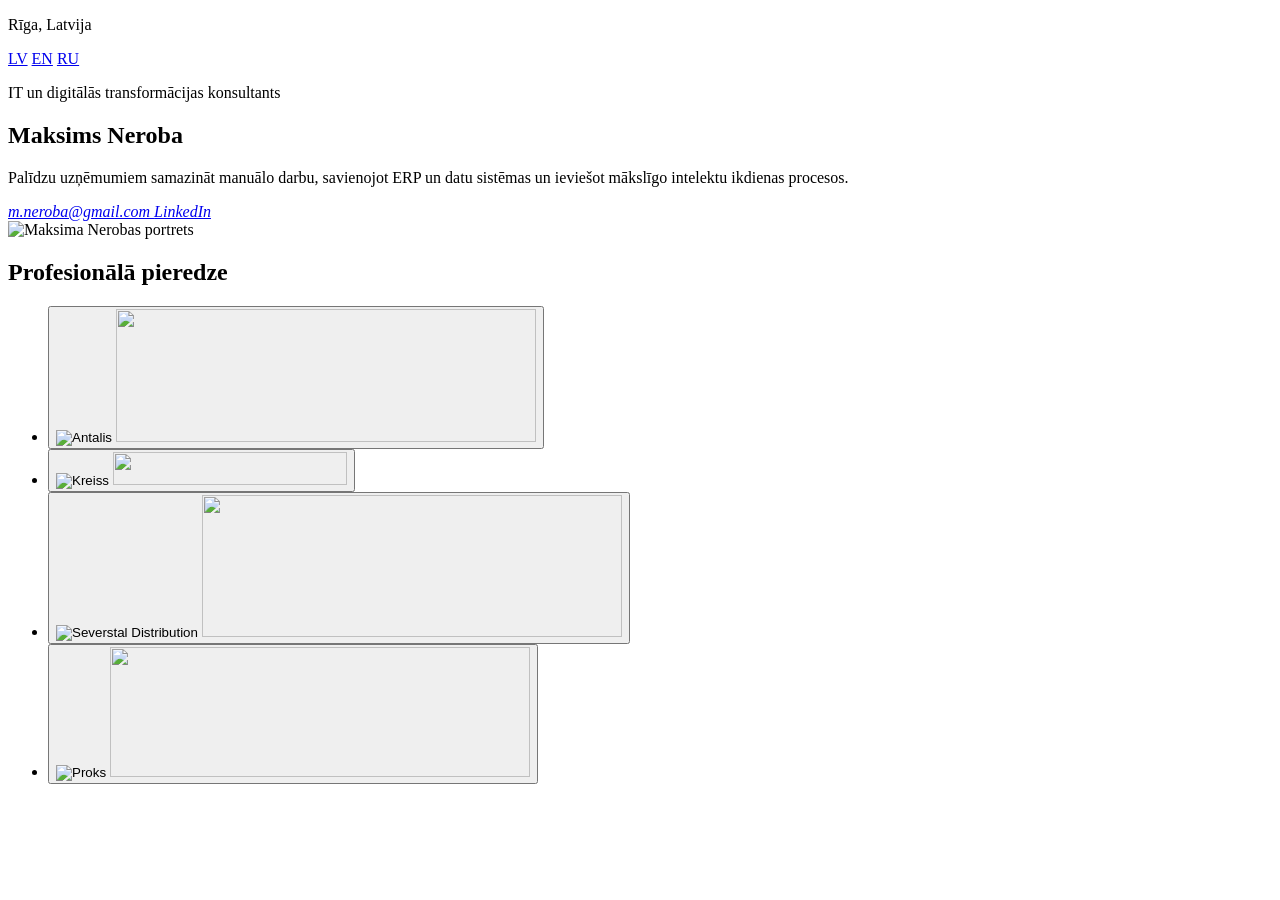
==== index.html @ 03c3e246 "Add personal website homepage" ====
<!doctype html>
<html lang="lv">
<head>
  <meta charset="utf-8">
  <meta name="viewport" content="width=device-width, initial-scale=1">
  <meta name="theme-color" content="#090f17">
  <meta name="description" content="Palīdzu uzņēmumiem samazināt manuālo darbu, savienojot ERP un datu sistēmas un ieviešot mākslīgo intelektu ikdienas procesos.">
  <title>Maksims Neroba | IT un digitālās transformācijas konsultants</title>
  <link rel="stylesheet" href="./site.css">
  <script src="./experience.js" defer></script>
  <link rel="alternate" hreflang="lv" href="./">
  <link rel="alternate" hreflang="en" href="./en.html">
  <link rel="alternate" hreflang="ru" href="./ru.html">
</head>
<body>
  <div class="page">
    <header class="masthead">
      <p class="location">Rīga, Latvija</p>
      <nav class="language" aria-label="Valoda">
        <a href="./" hreflang="lv" lang="lv" aria-label="Latviešu" aria-current="page">LV</a>
        <a href="./en.html" hreflang="en" lang="en" aria-label="English">EN</a>
        <a href="./ru.html" hreflang="ru" lang="ru" aria-label="Русский">RU</a>
      </nav>
    </header>
    <main>
      <div class="intro">
        <section class="identity" id="about" aria-labelledby="name">
          <p class="role">IT un digitālās transformācijas konsultants</p>
          <h1 id="name"><span>Maksims</span> <span>Neroba</span></h1>
          <p class="description">Palīdzu uzņēmumiem samazināt manuālo darbu, savienojot ERP un datu sistēmas un ieviešot mākslīgo intelektu ikdienas procesos.</p>
          <address class="contacts" id="contact" aria-label="Kontakti">
            <a class="contact-link primary" href="mailto:m.neroba@gmail.com" aria-label="Rakstīt e-pastu Maksimam Nerobam: m.neroba@gmail.com">
              <span class="envelope" aria-hidden="true"></span>
              m.neroba@gmail.com
            </a>
            <a class="contact-link secondary" href="https://www.linkedin.com/in/mneroba" rel="me">LinkedIn</a>
          </address>
        </section>
        <div class="portrait">
          <img src="./portrait.webp" width="1012" height="1265" alt="Maksima Nerobas portrets" fetchpriority="high">
        </div>
      </div>
      <section class="experience" aria-labelledby="experience-title">
        <h2 id="experience-title">Profesionālā pieredze</h2>
        <ul role="list">
          <li class="company">
            <button class="company-trigger" type="button" aria-expanded="false" aria-controls="antalis-info">
              <img src="./logos/antalis-white.webp" width="420" height="133" alt="Antalis">
              <img class="company-color" src="./logos/antalis.webp" width="420" height="133" alt="" aria-hidden="true">
            </button>
            <div class="company-card" id="antalis-info" hidden>
              <div class="company-card-content">
                <strong>Antalis</strong>
                <p>Papīra, iepakojuma un vizuālās komunikācijas materiālu izplatītājs uzņēmumiem.</p>
              </div>
            </div>
          </li>
          <li class="company">
            <button class="company-trigger" type="button" aria-expanded="false" aria-controls="kreiss-info">
              <img src="./logos/kreiss-white.webp" width="234" height="33" alt="Kreiss">
              <img class="company-color" src="./logos/kreiss.webp" width="234" height="33" alt="" aria-hidden="true">
            </button>
            <div class="company-card" id="kreiss-info" hidden>
              <div class="company-card-content">
                <strong>Kreiss</strong>
                <p>Latvijas loģistikas uzņēmums, kas nodrošina kravu autopārvadājumus un noliktavu pakalpojumus Eiropā.</p>
              </div>
            </div>
          </li>
          <li class="company">
            <button class="company-trigger" type="button" aria-expanded="false" aria-controls="severstal-distribution-info">
              <img src="./logos/severstal-distribution-white.webp" width="420" height="142" alt="Severstal Distribution">
              <img class="company-color" src="./logos/severstal-distribution.webp" width="420" height="142" alt="" aria-hidden="true">
            </button>
            <div class="company-card" id="severstal-distribution-info" hidden>
              <div class="company-card-content">
                <strong>Severstal Distribution</strong>
                <p>Tērauda apstrādes un izplatīšanas uzņēmums Rīgā. Kopš 2023. gada darbojas ar nosaukumu Marcegaglia Baltics.</p>
              </div>
            </div>
          </li>
          <li class="company">
            <button class="company-trigger" type="button" aria-expanded="false" aria-controls="proks-info">
              <img src="./logos/proks-white.webp" width="420" height="130" alt="Proks">
              <img class="company-color" src="./logos/proks.webp" width="420" height="130" alt="" aria-hidden="true">
            </button>
            <div class="company-card" id="proks-info" hidden>
              <div class="company-card-content">
                <strong>Proks</strong>
                <p>Plaša patēriņa elektronikas un datoru komponentu vairumtirgotājs Rīgā.</p>
              </div>
            </div>
          </li>
        </ul>
      </section>
    </main>
  </div>
</body>
</html>
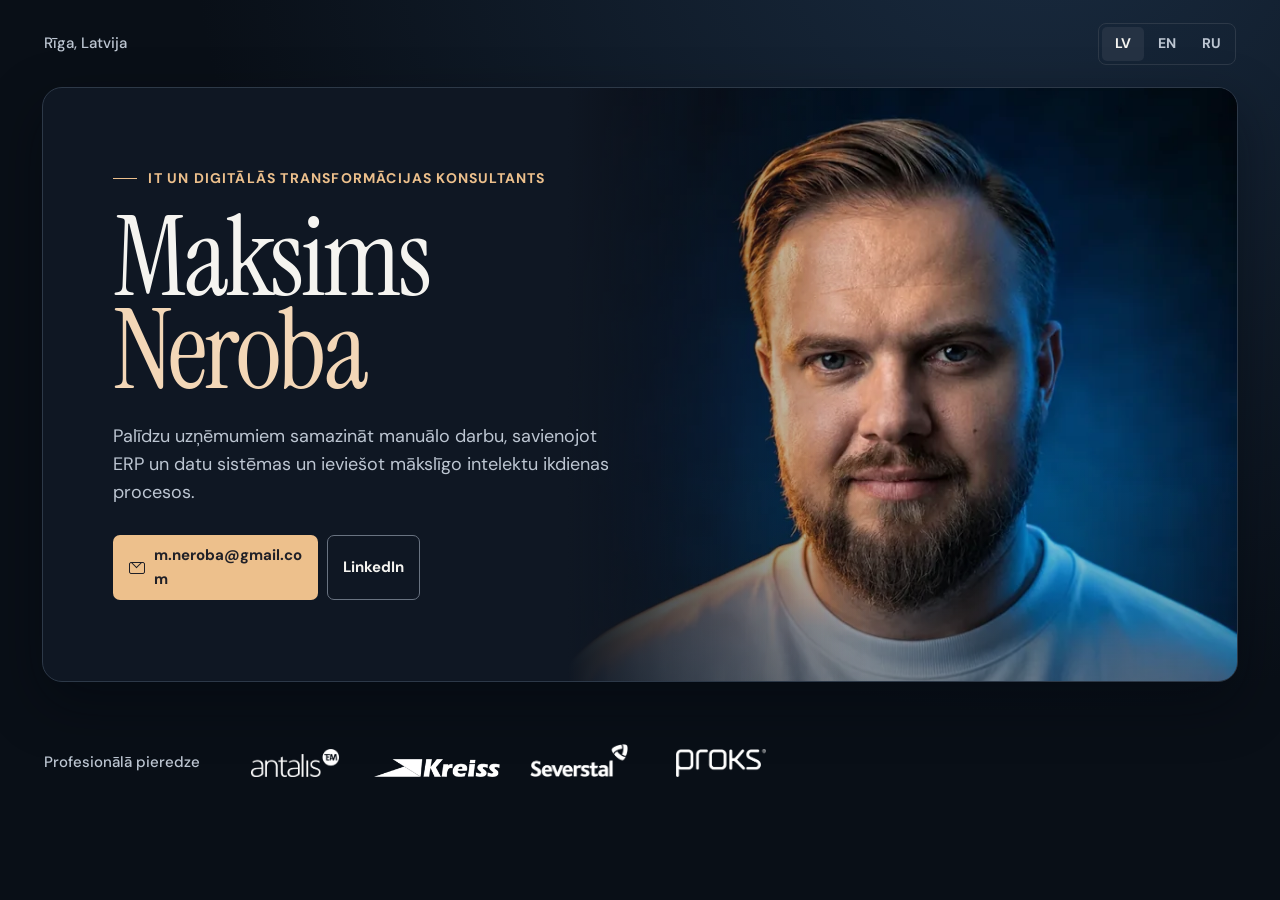
==== commit 40fdb2ee: "Polish mobile cards, accessibility and social previews - Show mobile company cards as a bottom sheet" ====
--- a/index.html
+++ b/index.html
@@ -6,20 +6,65 @@
   <meta name="theme-color" content="#090f17">
   <meta name="description" content="Palīdzu uzņēmumiem samazināt manuālo darbu, savienojot ERP un datu sistēmas un ieviešot mākslīgo intelektu ikdienas procesos.">
   <title>Maksims Neroba | IT un digitālās transformācijas konsultants</title>
+  <meta name="author" content="Maksims Neroba">
+
+  <link rel="icon" href="./favicon.svg" type="image/svg+xml">
+  <link rel="icon" href="./favicon-32.png" sizes="32x32" type="image/png">
+  <link rel="apple-touch-icon" sizes="180x180" href="./apple-touch-icon.png">
+
+  <link rel="preconnect" href="https://fonts.googleapis.com">
+  <link rel="preconnect" href="https://fonts.gstatic.com" crossorigin>
+  <link rel="stylesheet" href="https://fonts.googleapis.com/css2?family=DM+Sans:wght@400;500;600;700&amp;family=Instrument+Serif&amp;display=swap">
   <link rel="stylesheet" href="./site.css">
   <script src="./experience.js" defer></script>
+
+  <link rel="canonical" href="./">
   <link rel="alternate" hreflang="lv" href="./">
   <link rel="alternate" hreflang="en" href="./en.html">
   <link rel="alternate" hreflang="ru" href="./ru.html">
+  <link rel="alternate" hreflang="x-default" href="./">
+
+  <meta property="og:type" content="profile">
+  <meta property="og:site_name" content="Maksims Neroba">
+  <meta property="og:title" content="Maksims Neroba | IT un digitālās transformācijas konsultants">
+  <meta property="og:description" content="Palīdzu uzņēmumiem samazināt manuālo darbu, savienojot ERP un datu sistēmas un ieviešot mākslīgo intelektu ikdienas procesos.">
+  <meta property="og:image" content="./og-image.jpg">
+  <meta property="og:image:width" content="1200">
+  <meta property="og:image:height" content="630">
+  <meta property="og:image:alt" content="Maksims Neroba — IT un digitālās transformācijas konsultants">
+  <meta property="og:locale" content="lv_LV">
+  <meta property="og:locale:alternate" content="en_US">
+  <meta property="og:locale:alternate" content="ru_RU">
+  <meta name="twitter:card" content="summary_large_image">
+  <meta name="twitter:title" content="Maksims Neroba | IT un digitālās transformācijas konsultants">
+  <meta name="twitter:description" content="Palīdzu uzņēmumiem samazināt manuālo darbu, savienojot ERP un datu sistēmas un ieviešot mākslīgo intelektu ikdienas procesos.">
+  <meta name="twitter:image" content="./og-image.jpg">
+
+  <script type="application/ld+json">
+  {
+    "@context": "https://schema.org",
+    "@type": "Person",
+    "name": "Maksims Neroba",
+    "jobTitle": "IT un digitālās transformācijas konsultants",
+    "email": "m.neroba@gmail.com",
+    "address": {
+      "@type": "PostalAddress",
+      "addressLocality": "Rīga",
+      "addressCountry": "LV"
+    },
+    "sameAs": ["https://www.linkedin.com/in/mneroba"],
+    "knowsLanguage": ["lv", "en", "ru"]
+  }
+  </script>
 </head>
 <body>
   <div class="page">
     <header class="masthead">
       <p class="location">Rīga, Latvija</p>
       <nav class="language" aria-label="Valoda">
-        <a href="./" hreflang="lv" lang="lv" aria-label="Latviešu" aria-current="page">LV</a>
-        <a href="./en.html" hreflang="en" lang="en" aria-label="English">EN</a>
-        <a href="./ru.html" hreflang="ru" lang="ru" aria-label="Русский">RU</a>
+        <a href="./" hreflang="lv" lang="lv" aria-label="LV — Latviešu" aria-current="page">LV</a>
+        <a href="./en.html" hreflang="en" lang="en" aria-label="EN — English">EN</a>
+        <a href="./ru.html" hreflang="ru" lang="ru" aria-label="RU — Русский">RU</a>
       </nav>
     </header>
     <main>
@@ -37,19 +82,21 @@
           </address>
         </section>
         <div class="portrait">
-          <img src="./portrait.webp" width="1012" height="1265" alt="Maksima Nerobas portrets" fetchpriority="high">
+          <img src="./portrait.webp" srcset="./portrait-720.webp 720w, ./portrait.webp 1012w" sizes="(max-width: 760px) calc(100vw - 32px), 56vw" width="1012" height="1265" alt="Maksima Nerobas portrets" fetchpriority="high">
         </div>
       </div>
       <section class="experience" aria-labelledby="experience-title">
         <h2 id="experience-title">Profesionālā pieredze</h2>
+        <div class="card-backdrop" aria-hidden="true" hidden></div>
         <ul role="list">
           <li class="company">
             <button class="company-trigger" type="button" aria-expanded="false" aria-controls="antalis-info">
-              <img src="./logos/antalis-white.webp" width="420" height="133" alt="Antalis">
-              <img class="company-color" src="./logos/antalis.webp" width="420" height="133" alt="" aria-hidden="true">
+              <img loading="lazy" decoding="async" src="./logos/antalis-white.webp" width="420" height="133" alt="Antalis">
+              <img loading="lazy" decoding="async" class="company-color" src="./logos/antalis.webp" width="420" height="133" alt="" aria-hidden="true">
             </button>
             <div class="company-card" id="antalis-info" hidden>
               <div class="company-card-content">
+                <button class="card-close" type="button" aria-label="Aizvērt"><span aria-hidden="true">×</span></button>
                 <strong>Antalis</strong>
                 <p>Papīra, iepakojuma un vizuālās komunikācijas materiālu izplatītājs uzņēmumiem.</p>
               </div>
@@ -57,11 +104,12 @@
           </li>
           <li class="company">
             <button class="company-trigger" type="button" aria-expanded="false" aria-controls="kreiss-info">
-              <img src="./logos/kreiss-white.webp" width="234" height="33" alt="Kreiss">
-              <img class="company-color" src="./logos/kreiss.webp" width="234" height="33" alt="" aria-hidden="true">
+              <img loading="lazy" decoding="async" src="./logos/kreiss-white.webp" width="234" height="33" alt="Kreiss">
+              <img loading="lazy" decoding="async" class="company-color" src="./logos/kreiss.webp" width="234" height="33" alt="" aria-hidden="true">
             </button>
             <div class="company-card" id="kreiss-info" hidden>
               <div class="company-card-content">
+                <button class="card-close" type="button" aria-label="Aizvērt"><span aria-hidden="true">×</span></button>
                 <strong>Kreiss</strong>
                 <p>Latvijas loģistikas uzņēmums, kas nodrošina kravu autopārvadājumus un noliktavu pakalpojumus Eiropā.</p>
               </div>
@@ -69,11 +117,12 @@
           </li>
           <li class="company">
             <button class="company-trigger" type="button" aria-expanded="false" aria-controls="severstal-distribution-info">
-              <img src="./logos/severstal-distribution-white.webp" width="420" height="142" alt="Severstal Distribution">
-              <img class="company-color" src="./logos/severstal-distribution.webp" width="420" height="142" alt="" aria-hidden="true">
+              <img loading="lazy" decoding="async" src="./logos/severstal-distribution-white.webp" width="420" height="142" alt="Severstal Distribution">
+              <img loading="lazy" decoding="async" class="company-color" src="./logos/severstal-distribution.webp" width="420" height="142" alt="" aria-hidden="true">
             </button>
             <div class="company-card" id="severstal-distribution-info" hidden>
               <div class="company-card-content">
+                <button class="card-close" type="button" aria-label="Aizvērt"><span aria-hidden="true">×</span></button>
                 <strong>Severstal Distribution</strong>
                 <p>Tērauda apstrādes un izplatīšanas uzņēmums Rīgā. Kopš 2023. gada darbojas ar nosaukumu Marcegaglia Baltics.</p>
               </div>
@@ -81,11 +130,12 @@
           </li>
           <li class="company">
             <button class="company-trigger" type="button" aria-expanded="false" aria-controls="proks-info">
-              <img src="./logos/proks-white.webp" width="420" height="130" alt="Proks">
-              <img class="company-color" src="./logos/proks.webp" width="420" height="130" alt="" aria-hidden="true">
+              <img loading="lazy" decoding="async" src="./logos/proks-white.webp" width="420" height="130" alt="Proks">
+              <img loading="lazy" decoding="async" class="company-color" src="./logos/proks.webp" width="420" height="130" alt="" aria-hidden="true">
             </button>
             <div class="company-card" id="proks-info" hidden>
               <div class="company-card-content">
+                <button class="card-close" type="button" aria-label="Aizvērt"><span aria-hidden="true">×</span></button>
                 <strong>Proks</strong>
                 <p>Plaša patēriņa elektronikas un datoru komponentu vairumtirgotājs Rīgā.</p>
               </div>
--- a/site.css
+++ b/site.css
@@ -0,0 +1,410 @@
+:root {
+  color-scheme: dark;
+  --night: #090f17;
+  --hero: #0f1723;
+  --ink: #f5f4f0;
+  --muted: #bdc6d2;
+  --warm: #edc08c;
+  --rule: #2d3948;
+}
+
+* { box-sizing: border-box; }
+
+body {
+  margin: 0;
+  min-height: 100vh;
+  background: radial-gradient(ellipse at 81% -15%, #192b40, transparent 58%), var(--night);
+  color: var(--ink);
+  font: 1rem/1.55 "DM Sans", system-ui, sans-serif;
+}
+
+body:lang(ru) { font-family: Inter, system-ui, sans-serif; }
+
+a { color: inherit; }
+
+a:focus-visible {
+  outline: 2px solid var(--warm);
+  outline-offset: 4px;
+}
+
+h1, h2, p, ul, address { margin: 0; }
+
+.page {
+  width: min(100% - 84px, 1200px);
+  margin-inline: auto;
+}
+
+.masthead {
+  display: flex;
+  align-items: center;
+  justify-content: space-between;
+  gap: 16px;
+  min-height: 87px;
+  padding-inline: 2px;
+}
+
+.location {
+  color: var(--muted);
+  font-size: .94rem;
+  font-weight: 500;
+}
+
+.language {
+  display: flex;
+  gap: 2px;
+  padding: 3px;
+  border: 1px solid var(--rule);
+  border-radius: 8px;
+}
+
+.language a {
+  display: grid;
+  place-items: center;
+  min-width: 42px;
+  min-height: 34px;
+  padding-inline: 6px;
+  border-radius: 5px;
+  color: var(--muted);
+  font-size: .875rem;
+  font-weight: 700;
+  text-decoration: none;
+}
+
+.language a[aria-current], .language a:hover {
+  background: #253243;
+  color: var(--ink);
+}
+
+.intro {
+  position: relative;
+  isolation: isolate;
+  display: flex;
+  align-items: center;
+  min-height: clamp(530px, 46.5vw, 620px);
+  overflow: hidden;
+  border: 1px solid var(--rule);
+  border-radius: 20px;
+  background: var(--hero);
+  box-shadow: 0 21px 55px #02060d70;
+}
+
+.identity {
+  z-index: 1;
+  width: 56%;
+  padding: clamp(36px, 5.5vw, 78px) 0 clamp(36px, 5.5vw, 78px) clamp(32px, 5.5vw, 78px);
+}
+
+.role {
+  display: flex;
+  align-items: center;
+  gap: 11px;
+  margin-bottom: 22px;
+  color: var(--warm);
+  font-size: .875rem;
+  font-weight: 700;
+  letter-spacing: .085em;
+  line-height: 1.4;
+  text-transform: uppercase;
+}
+
+.role::before {
+  content: "";
+  flex: 0 0 24px;
+  height: 1px;
+  background: var(--warm);
+}
+
+.identity h1 {
+  font-family: "Instrument Serif", Georgia, serif;
+  font-size: clamp(5rem, 8.7vw, 8.6rem);
+  font-weight: 400;
+  line-height: .84;
+  letter-spacing: -.028em;
+}
+
+.identity h1:lang(ru) { font-family: "Cormorant Garamond", Georgia, serif; }
+
+.identity h1 span { display: block; }
+.identity h1 span:last-child { color: #f3d7b7; }
+
+.description {
+  max-width: 42ch;
+  margin-top: 25px;
+  color: var(--muted);
+  font-size: clamp(1rem, 1.5vw, 1.125rem);
+}
+
+.portrait {
+  position: absolute;
+  inset: 0 0 0 auto;
+  width: 56%;
+}
+
+.portrait img {
+  display: block;
+  width: 100%;
+  height: 100%;
+  object-fit: cover;
+  object-position: center 5%;
+}
+
+.portrait::after {
+  content: "";
+  position: absolute;
+  inset: 0;
+  background:
+    linear-gradient(90deg, var(--hero), #0f17239c 15%, transparent 45%),
+    linear-gradient(0deg, #090f176b, transparent 39%);
+  pointer-events: none;
+}
+
+.contacts {
+  display: flex;
+  flex-wrap: wrap;
+  gap: 9px;
+  margin-top: 29px;
+  font-style: normal;
+}
+
+.contact-link {
+  display: inline-flex;
+  align-items: center;
+  justify-content: center;
+  gap: 9px;
+  min-height: 46px;
+  padding: 8px 15px;
+  border: 1px solid transparent;
+  border-radius: 7px;
+  font-size: .94rem;
+  font-weight: 700;
+  text-decoration: none;
+  overflow-wrap: anywhere;
+}
+
+.contact-link.primary { background: var(--warm); color: #202027; }
+.contact-link.primary:hover { background: #f9d2a4; }
+.contact-link.secondary { border-color: #697381; background: #101824b3; }
+.contact-link.secondary:hover { border-color: var(--warm); color: var(--warm); }
+
+.envelope {
+  position: relative;
+  flex: 0 0 16px;
+  height: 12px;
+  overflow: hidden;
+  border: 1.5px solid currentColor;
+  border-radius: 2px;
+}
+
+.envelope::after {
+  content: "";
+  position: absolute;
+  top: -8px;
+  left: 1px;
+  width: 10px;
+  height: 10px;
+  transform: rotate(45deg);
+  border: solid currentColor;
+  border-width: 0 1.5px 1.5px 0;
+}
+
+.experience {
+  position: relative;
+  display: flex;
+  flex-wrap: wrap;
+  align-items: center;
+  gap: 12px 28px;
+  padding: 57px 2px 31px;
+}
+
+.experience h2 {
+  color: var(--muted);
+  font-size: .94rem;
+  font-weight: 500;
+}
+
+.experience ul {
+  display: grid;
+  grid-template-columns: repeat(4, minmax(0, 1fr));
+  gap: 8px;
+  width: min(100%, 560px);
+  padding: 0;
+  list-style: none;
+}
+
+.company {
+  position: relative;
+  min-width: 0;
+}
+
+.company-trigger {
+  display: grid;
+  place-items: end center;
+  width: 100%;
+  min-height: 46px;
+  padding: 4px 3px 7px;
+  border: 1px solid transparent;
+  border-radius: 7px;
+  background: transparent;
+  cursor: pointer;
+  transition: background-color 160ms ease;
+}
+
+.company-trigger:focus-visible {
+  outline: 2px solid var(--warm);
+  outline-offset: 2px;
+}
+
+.company-trigger img {
+  grid-area: 1 / 1;
+  display: block;
+  width: 100%;
+  height: var(--logo-height, 28px);
+  object-fit: contain;
+  object-position: center bottom;
+  transition: opacity 160ms ease;
+}
+
+/* The raised Severstal emblem takes up part of the image height. */
+.company-trigger[aria-controls="severstal-distribution-info"] { --logo-height: 33px; }
+
+.company-color { opacity: 0; }
+.company-trigger[aria-expanded="true"] { background: #fdfdfd; }
+.company-trigger[aria-expanded="true"] img:first-child { opacity: 0; }
+.company-trigger[aria-expanded="true"] .company-color { opacity: 1; }
+
+.company:has(.company-trigger[aria-expanded="true"]) { z-index: 1; }
+
+.company-card {
+  position: absolute;
+  left: 50%;
+  bottom: 100%;
+  width: min(272px, calc(100vw - 36px));
+  padding-bottom: 8px;
+  transform: translateX(-50%);
+}
+
+.company:first-child .company-card { left: 0; transform: none; }
+.company:last-child .company-card { right: 0; left: auto; transform: none; }
+
+.company-card-content {
+  position: relative;
+  padding: 13px 15px 14px;
+  border: 1px solid #45556a;
+  border-radius: 9px;
+  background: #172332;
+  box-shadow: 0 12px 28px #02060d80;
+  animation: company-card-enter 180ms ease-out;
+}
+
+.card-backdrop { display: none; }
+.card-close { display: none; }
+
+.company-card strong { color: var(--warm); }
+.company-card p { margin-top: 4px; color: var(--ink); font-size: .9rem; }
+
+@keyframes company-card-enter {
+  from { opacity: 0; transform: translateY(6px); }
+  to { opacity: 1; transform: translateY(0); }
+}
+
+@keyframes card-backdrop-enter {
+  from { opacity: 0; }
+  to { opacity: 1; }
+}
+
+@media (max-width: 760px) {
+  .page { width: min(100% - 32px, 540px); }
+  .masthead { min-height: 71px; gap: 8px; }
+  .language a { min-width: 37px; min-height: 36px; }
+  .intro { display: block; min-height: 0; border-radius: 15px; }
+  .identity {
+    position: relative;
+    width: auto;
+    padding: clamp(250px, 63vw, 375px) 21px 25px;
+  }
+  .identity h1 { font-size: clamp(4rem, 11vw, 5.7rem); }
+  .role { gap: 8px; margin-bottom: 15px; letter-spacing: .06em; }
+  .role::before { flex-basis: 14px; }
+  .description { margin-top: 17px; }
+  .contacts { margin-top: 21px; }
+  .contact-link { gap: 7px; padding-inline: 10px; font-size: .9rem; }
+  .portrait { inset: 0 0 auto; width: 100%; height: clamp(293px, 73vw, 438px); }
+  .portrait img { object-position: center 9%; }
+  .portrait::after { background: linear-gradient(0deg, var(--hero) 0%, #0f1723c9 16%, transparent 55%); }
+  .experience { flex-direction: column; align-items: flex-start; gap: 9px; padding-top: 18px; }
+
+  .card-backdrop:not([hidden]) {
+    position: fixed;
+    inset: 0;
+    z-index: 20;
+    display: block;
+    background: #02060db3;
+    animation: card-backdrop-enter 180ms ease-out;
+  }
+
+  .company:has(.company-trigger[aria-expanded="true"]) { z-index: 40; }
+  .company-trigger[aria-expanded="true"] { opacity: 0; }
+  .company-trigger[aria-expanded="true"]:focus-visible { opacity: 1; }
+
+  .company-card,
+  .company:first-child .company-card,
+  .company:last-child .company-card {
+    position: fixed;
+    inset: auto 16px calc(16px + env(safe-area-inset-bottom, 0px));
+    width: auto;
+    padding: 0;
+    transform: none;
+  }
+
+  .company-card-content {
+    padding-right: 42px;
+    border-radius: 12px;
+    box-shadow: 0 -12px 40px #02060d99;
+  }
+
+  .card-close {
+    position: absolute;
+    top: 8px;
+    right: 8px;
+    display: grid;
+    place-items: center;
+    width: 32px;
+    height: 32px;
+    padding: 0;
+    border: 0;
+    border-radius: 6px;
+    background: transparent;
+    color: var(--muted);
+    font-size: 1.5rem;
+    line-height: 1;
+    cursor: pointer;
+  }
+
+  .card-close:hover {
+    background: #253243;
+    color: var(--ink);
+  }
+
+  .card-close:focus-visible {
+    outline: 2px solid var(--warm);
+    outline-offset: 2px;
+  }
+}
+
+@media (max-width: 480px) {
+  .experience ul { grid-template-columns: repeat(2, minmax(0, 1fr)); max-width: 340px; }
+}
+
+@media (min-width: 761px) and (max-width: 860px) {
+  .experience ul { width: min(100%, 480px); }
+}
+
+@media (forced-colors: active) {
+  .language a[aria-current] { outline: 1px solid; }
+  .contact-link { border-color: LinkText; }
+}
+
+@media (prefers-reduced-motion: reduce) {
+  .company-trigger, .company-trigger img { transition: none; }
+  .company-card-content, .card-backdrop { animation: none; }
+}
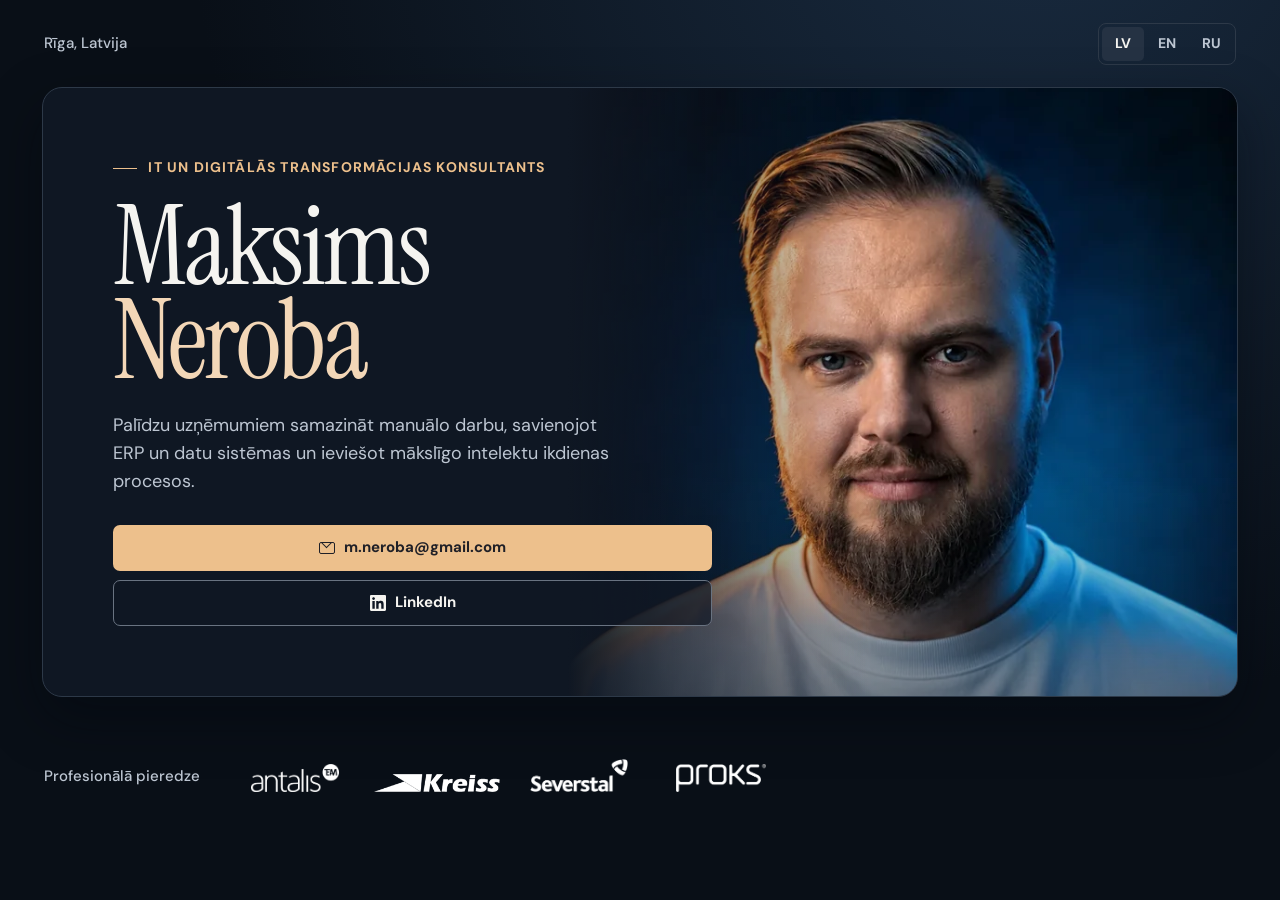
==== commit e49ec86a: "Make contact actions full width and add LinkedIn icon - Stack the email and LinkedIn buttons full wi" ====
--- a/index.html
+++ b/index.html
@@ -18,17 +18,20 @@
   <link rel="stylesheet" href="./site.css">
   <script src="./experience.js" defer></script>
 
-  <link rel="canonical" href="./">
-  <link rel="alternate" hreflang="lv" href="./">
-  <link rel="alternate" hreflang="en" href="./en.html">
-  <link rel="alternate" hreflang="ru" href="./ru.html">
-  <link rel="alternate" hreflang="x-default" href="./">
+  <link rel="canonical" href="https://mneroba.github.io/Personal-WEB/">
+  <link rel="alternate" hreflang="lv" href="https://mneroba.github.io/Personal-WEB/">
+  <link rel="alternate" hreflang="en" href="https://mneroba.github.io/Personal-WEB/en.html">
+  <link rel="alternate" hreflang="ru" href="https://mneroba.github.io/Personal-WEB/ru.html">
+  <link rel="alternate" hreflang="x-default" href="https://mneroba.github.io/Personal-WEB/">
 
   <meta property="og:type" content="profile">
   <meta property="og:site_name" content="Maksims Neroba">
   <meta property="og:title" content="Maksims Neroba | IT un digitālās transformācijas konsultants">
   <meta property="og:description" content="Palīdzu uzņēmumiem samazināt manuālo darbu, savienojot ERP un datu sistēmas un ieviešot mākslīgo intelektu ikdienas procesos.">
-  <meta property="og:image" content="./og-image.jpg">
+  <meta property="og:url" content="https://mneroba.github.io/Personal-WEB/">
+  <meta property="og:image" content="https://mneroba.github.io/Personal-WEB/og-image.jpg">
+  <meta property="og:image:secure_url" content="https://mneroba.github.io/Personal-WEB/og-image.jpg">
+  <meta property="og:image:type" content="image/jpeg">
   <meta property="og:image:width" content="1200">
   <meta property="og:image:height" content="630">
   <meta property="og:image:alt" content="Maksims Neroba — IT un digitālās transformācijas konsultants">
@@ -38,13 +41,16 @@
   <meta name="twitter:card" content="summary_large_image">
   <meta name="twitter:title" content="Maksims Neroba | IT un digitālās transformācijas konsultants">
   <meta name="twitter:description" content="Palīdzu uzņēmumiem samazināt manuālo darbu, savienojot ERP un datu sistēmas un ieviešot mākslīgo intelektu ikdienas procesos.">
-  <meta name="twitter:image" content="./og-image.jpg">
+  <meta name="twitter:image" content="https://mneroba.github.io/Personal-WEB/og-image.jpg">
+  <meta name="twitter:image:alt" content="Maksims Neroba — IT un digitālās transformācijas konsultants">
 
   <script type="application/ld+json">
   {
     "@context": "https://schema.org",
     "@type": "Person",
     "name": "Maksims Neroba",
+    "url": "https://mneroba.github.io/Personal-WEB/",
+    "image": "https://mneroba.github.io/Personal-WEB/og-image.jpg",
     "jobTitle": "IT un digitālās transformācijas konsultants",
     "email": "m.neroba@gmail.com",
     "address": {
@@ -78,7 +84,12 @@
               <span class="envelope" aria-hidden="true"></span>
               m.neroba@gmail.com
             </a>
-            <a class="contact-link secondary" href="https://www.linkedin.com/in/mneroba" rel="me">LinkedIn</a>
+            <a class="contact-link secondary" href="https://www.linkedin.com/in/mneroba" rel="me">
+              <svg class="linkedin-icon" viewBox="0 0 24 24" aria-hidden="true" focusable="false">
+                <path d="M20.447 20.452h-3.554v-5.569c0-1.328-.027-3.037-1.852-3.037-1.853 0-2.136 1.445-2.136 2.939v5.667H9.351V9h3.414v1.561h.046c.477-.9 1.637-1.85 3.37-1.85 3.601 0 4.267 2.37 4.267 5.455v6.286zM5.337 7.433c-1.144 0-2.063-.926-2.063-2.065 0-1.138.92-2.063 2.063-2.063 1.14 0 2.064.925 2.064 2.063 0 1.139-.925 2.065-2.064 2.065zm1.782 13.019H3.555V9h3.564v11.452zM22.225 0H1.771C.792 0 0 .774 0 1.729v20.542C0 23.227.792 24 1.771 24h20.451C23.2 24 24 23.227 24 22.271V1.729C24 .774 23.2 0 22.225 0z"/>
+              </svg>
+              LinkedIn
+            </a>
           </address>
         </section>
         <div class="portrait">
@@ -87,59 +98,58 @@
       </div>
       <section class="experience" aria-labelledby="experience-title">
         <h2 id="experience-title">Profesionālā pieredze</h2>
-        <div class="card-backdrop" aria-hidden="true" hidden></div>
         <ul role="list">
           <li class="company">
-            <button class="company-trigger" type="button" aria-expanded="false" aria-controls="antalis-info">
+            <button class="company-trigger" type="button" aria-haspopup="dialog" aria-expanded="false" aria-controls="antalis-info">
               <img loading="lazy" decoding="async" src="./logos/antalis-white.webp" width="420" height="133" alt="Antalis">
               <img loading="lazy" decoding="async" class="company-color" src="./logos/antalis.webp" width="420" height="133" alt="" aria-hidden="true">
             </button>
-            <div class="company-card" id="antalis-info" hidden>
+            <dialog class="company-card" id="antalis-info" aria-labelledby="antalis-title">
               <div class="company-card-content">
                 <button class="card-close" type="button" aria-label="Aizvērt"><span aria-hidden="true">×</span></button>
-                <strong>Antalis</strong>
+                <strong id="antalis-title">Antalis</strong>
                 <p>Papīra, iepakojuma un vizuālās komunikācijas materiālu izplatītājs uzņēmumiem.</p>
               </div>
-            </div>
+            </dialog>
           </li>
           <li class="company">
-            <button class="company-trigger" type="button" aria-expanded="false" aria-controls="kreiss-info">
+            <button class="company-trigger" type="button" aria-haspopup="dialog" aria-expanded="false" aria-controls="kreiss-info">
               <img loading="lazy" decoding="async" src="./logos/kreiss-white.webp" width="234" height="33" alt="Kreiss">
               <img loading="lazy" decoding="async" class="company-color" src="./logos/kreiss.webp" width="234" height="33" alt="" aria-hidden="true">
             </button>
-            <div class="company-card" id="kreiss-info" hidden>
+            <dialog class="company-card" id="kreiss-info" aria-labelledby="kreiss-title">
               <div class="company-card-content">
                 <button class="card-close" type="button" aria-label="Aizvērt"><span aria-hidden="true">×</span></button>
-                <strong>Kreiss</strong>
+                <strong id="kreiss-title">Kreiss</strong>
                 <p>Latvijas loģistikas uzņēmums, kas nodrošina kravu autopārvadājumus un noliktavu pakalpojumus Eiropā.</p>
               </div>
-            </div>
+            </dialog>
           </li>
           <li class="company">
-            <button class="company-trigger" type="button" aria-expanded="false" aria-controls="severstal-distribution-info">
+            <button class="company-trigger" type="button" aria-haspopup="dialog" aria-expanded="false" aria-controls="severstal-distribution-info">
               <img loading="lazy" decoding="async" src="./logos/severstal-distribution-white.webp" width="420" height="142" alt="Severstal Distribution">
               <img loading="lazy" decoding="async" class="company-color" src="./logos/severstal-distribution.webp" width="420" height="142" alt="" aria-hidden="true">
             </button>
-            <div class="company-card" id="severstal-distribution-info" hidden>
+            <dialog class="company-card" id="severstal-distribution-info" aria-labelledby="severstal-distribution-title">
               <div class="company-card-content">
                 <button class="card-close" type="button" aria-label="Aizvērt"><span aria-hidden="true">×</span></button>
-                <strong>Severstal Distribution</strong>
+                <strong id="severstal-distribution-title">Severstal Distribution</strong>
                 <p>Tērauda apstrādes un izplatīšanas uzņēmums Rīgā. Kopš 2023. gada darbojas ar nosaukumu Marcegaglia Baltics.</p>
               </div>
-            </div>
+            </dialog>
           </li>
           <li class="company">
-            <button class="company-trigger" type="button" aria-expanded="false" aria-controls="proks-info">
+            <button class="company-trigger" type="button" aria-haspopup="dialog" aria-expanded="false" aria-controls="proks-info">
               <img loading="lazy" decoding="async" src="./logos/proks-white.webp" width="420" height="130" alt="Proks">
               <img loading="lazy" decoding="async" class="company-color" src="./logos/proks.webp" width="420" height="130" alt="" aria-hidden="true">
             </button>
-            <div class="company-card" id="proks-info" hidden>
+            <dialog class="company-card" id="proks-info" aria-labelledby="proks-title">
               <div class="company-card-content">
                 <button class="card-close" type="button" aria-label="Aizvērt"><span aria-hidden="true">×</span></button>
-                <strong>Proks</strong>
+                <strong id="proks-title">Proks</strong>
                 <p>Plaša patēriņa elektronikas un datoru komponentu vairumtirgotājs Rīgā.</p>
               </div>
-            </div>
+            </dialog>
           </li>
         </ul>
       </section>
--- a/site.css
+++ b/site.css
@@ -160,7 +160,7 @@
 
 .contacts {
   display: flex;
-  flex-wrap: wrap;
+  flex-direction: column;
   gap: 9px;
   margin-top: 29px;
   font-style: normal;
@@ -171,6 +171,7 @@
   align-items: center;
   justify-content: center;
   gap: 9px;
+  width: 100%;
   min-height: 46px;
   padding: 8px 15px;
   border: 1px solid transparent;
@@ -205,6 +206,13 @@
   transform: rotate(45deg);
   border: solid currentColor;
   border-width: 0 1.5px 1.5px 0;
+}
+
+.linkedin-icon {
+  flex: 0 0 16px;
+  width: 16px;
+  height: 16px;
+  fill: currentColor;
 }
 
 .experience {
@@ -276,15 +284,39 @@
 
 .company-card {
   position: absolute;
+  top: auto;
+  right: auto;
+  bottom: 100%;
   left: 50%;
-  bottom: 100%;
   width: min(272px, calc(100vw - 36px));
-  padding-bottom: 8px;
+  height: auto;
+  margin: 0;
+  padding: 0 0 8px;
+  border: 0;
+  border-radius: 0;
+  background: transparent;
+  color: inherit;
+  overflow: visible;
+  max-width: none;
+  max-height: none;
   transform: translateX(-50%);
 }
 
 .company:first-child .company-card { left: 0; transform: none; }
 .company:last-child .company-card { right: 0; left: auto; transform: none; }
+
+@media (min-width: 761px) {
+  .company-card.card-below {
+    top: 100%;
+    bottom: auto;
+    padding: 8px 0 0;
+  }
+}
+
+.company-card::backdrop {
+  background: #02060db3;
+  animation: card-backdrop-enter 180ms ease-out;
+}
 
 .company-card-content {
   position: relative;
@@ -296,7 +328,6 @@
   animation: company-card-enter 180ms ease-out;
 }
 
-.card-backdrop { display: none; }
 .card-close { display: none; }
 
 .company-card strong { color: var(--warm); }
@@ -333,18 +364,10 @@
   .portrait::after { background: linear-gradient(0deg, var(--hero) 0%, #0f1723c9 16%, transparent 55%); }
   .experience { flex-direction: column; align-items: flex-start; gap: 9px; padding-top: 18px; }
 
-  .card-backdrop:not([hidden]) {
-    position: fixed;
-    inset: 0;
-    z-index: 20;
-    display: block;
-    background: #02060db3;
-    animation: card-backdrop-enter 180ms ease-out;
-  }
-
   .company:has(.company-trigger[aria-expanded="true"]) { z-index: 40; }
-  .company-trigger[aria-expanded="true"] { opacity: 0; }
-  .company-trigger[aria-expanded="true"]:focus-visible { opacity: 1; }
+  .company-trigger[aria-expanded="true"] { background: transparent; }
+  .company-trigger[aria-expanded="true"] img:first-child { opacity: 1; }
+  .company-trigger[aria-expanded="true"] .company-color { opacity: 0; }
 
   .company-card,
   .company:first-child .company-card,
@@ -352,7 +375,9 @@
     position: fixed;
     inset: auto 16px calc(16px + env(safe-area-inset-bottom, 0px));
     width: auto;
+    max-height: calc(100dvh - 32px);
     padding: 0;
+    overflow-y: auto;
     transform: none;
   }
 
@@ -406,5 +431,5 @@
 
 @media (prefers-reduced-motion: reduce) {
   .company-trigger, .company-trigger img { transition: none; }
-  .company-card-content, .card-backdrop { animation: none; }
-}
+  .company-card-content, .company-card::backdrop { animation: none; }
+}
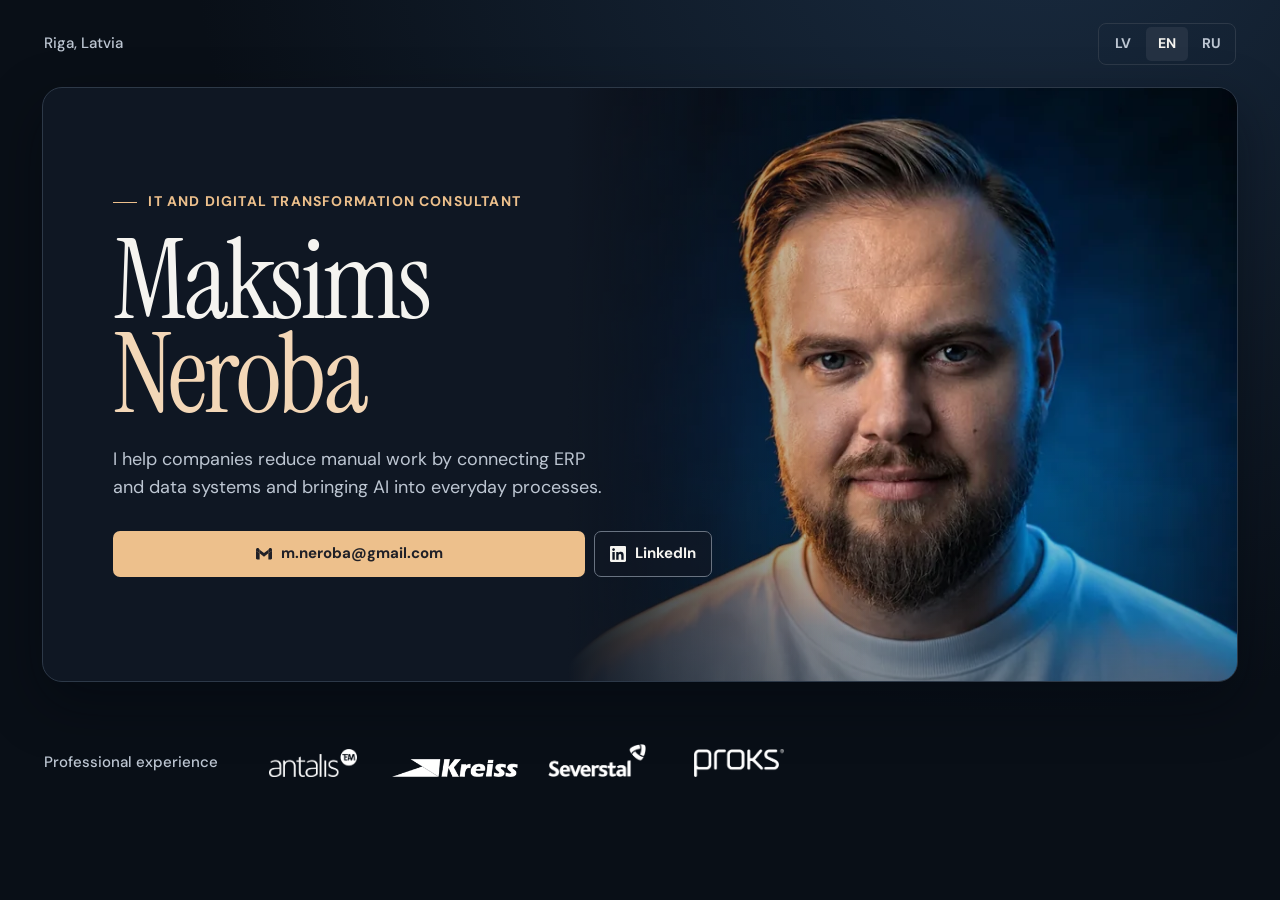
==== commit ad6cd04c: "Serve all languages from one page with instant switching - Move LV/EN/RU copy into a single-page i18" ====
--- a/index.html
+++ b/index.html
@@ -14,14 +14,15 @@
 
   <link rel="preconnect" href="https://fonts.googleapis.com">
   <link rel="preconnect" href="https://fonts.gstatic.com" crossorigin>
-  <link rel="stylesheet" href="https://fonts.googleapis.com/css2?family=DM+Sans:wght@400;500;600;700&amp;family=Instrument+Serif&amp;display=swap">
-  <link rel="stylesheet" href="./site.css">
-  <script src="./experience.js" defer></script>
+  <link rel="stylesheet" href="https://fonts.googleapis.com/css2?family=Cormorant+Garamond:wght@400&amp;family=DM+Sans:wght@400;500;600;700&amp;family=Instrument+Serif&amp;family=Inter:wght@400;500;600;700&amp;display=swap">
+  <link rel="stylesheet" href="./site.css?v=10">
+  <script src="./experience.js?v=10" defer></script>
+  <script src="./i18n.js?v=10" defer></script>
 
   <link rel="canonical" href="https://mneroba.github.io/Personal-WEB/">
-  <link rel="alternate" hreflang="lv" href="https://mneroba.github.io/Personal-WEB/">
-  <link rel="alternate" hreflang="en" href="https://mneroba.github.io/Personal-WEB/en.html">
-  <link rel="alternate" hreflang="ru" href="https://mneroba.github.io/Personal-WEB/ru.html">
+  <link rel="alternate" hreflang="lv" href="https://mneroba.github.io/Personal-WEB/?lang=lv">
+  <link rel="alternate" hreflang="en" href="https://mneroba.github.io/Personal-WEB/?lang=en">
+  <link rel="alternate" hreflang="ru" href="https://mneroba.github.io/Personal-WEB/?lang=ru">
   <link rel="alternate" hreflang="x-default" href="https://mneroba.github.io/Personal-WEB/">
 
   <meta property="og:type" content="profile">
@@ -44,7 +45,7 @@
   <meta name="twitter:image" content="https://mneroba.github.io/Personal-WEB/og-image.jpg">
   <meta name="twitter:image:alt" content="Maksims Neroba — IT un digitālās transformācijas konsultants">
 
-  <script type="application/ld+json">
+  <script type="application/ld+json" id="person-schema">
   {
     "@context": "https://schema.org",
     "@type": "Person",
@@ -66,26 +67,32 @@
 <body>
   <div class="page">
     <header class="masthead">
-      <p class="location">Rīga, Latvija</p>
-      <nav class="language" aria-label="Valoda">
-        <a href="./" hreflang="lv" lang="lv" aria-label="LV — Latviešu" aria-current="page">LV</a>
-        <a href="./en.html" hreflang="en" lang="en" aria-label="EN — English">EN</a>
-        <a href="./ru.html" hreflang="ru" lang="ru" aria-label="RU — Русский">RU</a>
+      <p class="location" data-i18n="location">Rīga, Latvija</p>
+      <nav class="language" aria-label="Valoda" data-i18n-aria-label="languageAria">
+        <a href="./?lang=lv" data-lang="lv" hreflang="lv" lang="lv" aria-label="LV — Latviešu" aria-current="page">LV</a>
+        <a href="./?lang=en" data-lang="en" hreflang="en" lang="en" aria-label="EN — English">EN</a>
+        <a href="./?lang=ru" data-lang="ru" hreflang="ru" lang="ru" aria-label="RU — Русский">RU</a>
       </nav>
     </header>
     <main>
       <div class="intro">
         <section class="identity" id="about" aria-labelledby="name">
-          <p class="role">IT un digitālās transformācijas konsultants</p>
-          <h1 id="name"><span>Maksims</span> <span>Neroba</span></h1>
-          <p class="description">Palīdzu uzņēmumiem samazināt manuālo darbu, savienojot ERP un datu sistēmas un ieviešot mākslīgo intelektu ikdienas procesos.</p>
-          <address class="contacts" id="contact" aria-label="Kontakti">
-            <a class="contact-link primary" href="mailto:m.neroba@gmail.com" aria-label="Rakstīt e-pastu Maksimam Nerobam: m.neroba@gmail.com">
-              <span class="envelope" aria-hidden="true"></span>
+          <p class="role" data-i18n="role">IT un digitālās transformācijas konsultants</p>
+          <h1 id="name"><span data-i18n="firstName">Maksims</span> <span data-i18n="lastName">Neroba</span></h1>
+          <p class="description" data-i18n="intro">Palīdzu uzņēmumiem samazināt manuālo darbu, savienojot ERP un datu sistēmas un ieviešot mākslīgo intelektu ikdienas procesos.</p>
+          <address class="contacts" id="contact" aria-label="Kontakti" data-i18n-aria-label="contactsAria">
+            <a class="contact-link primary" href="mailto:m.neroba@gmail.com" aria-label="Rakstīt e-pastu Maksimam Nerobam: m.neroba@gmail.com" data-i18n-aria-label="emailAria">
+              <svg class="gmail-icon" viewBox="0 0 24 24" width="16" height="16" aria-hidden="true" focusable="false">
+                <path class="gmail-blue" d="M1.636 20.182h3.819v-9.152L0 6.99v11.556c0 .904.732 1.636 1.636 1.636z"/>
+                <path class="gmail-green" d="M18.545 20.182h3.819c.904 0 1.636-.732 1.636-1.636V6.99l-5.455 4.04v9.152z"/>
+                <path class="gmail-yellow" d="M18.545 5.455v5.576L24 6.991V5.455c0-2.023-2.309-3.178-3.927-1.964l-1.528 1.964z"/>
+                <path class="gmail-red" d="M5.454 11.03V5.455L12 10.364l6.545-4.909v5.575L12 15.939l-6.546-4.909z"/>
+                <path class="gmail-dark-red" d="M0 5.455v1.536l5.455 4.04V5.455L3.927 3.491C2.309 2.277 0 3.432 0 5.455z"/>
+              </svg>
               m.neroba@gmail.com
             </a>
             <a class="contact-link secondary" href="https://www.linkedin.com/in/mneroba" rel="me">
-              <svg class="linkedin-icon" viewBox="0 0 24 24" aria-hidden="true" focusable="false">
+              <svg class="linkedin-icon" viewBox="0 0 24 24" width="16" height="16" aria-hidden="true" focusable="false">
                 <path d="M20.447 20.452h-3.554v-5.569c0-1.328-.027-3.037-1.852-3.037-1.853 0-2.136 1.445-2.136 2.939v5.667H9.351V9h3.414v1.561h.046c.477-.9 1.637-1.85 3.37-1.85 3.601 0 4.267 2.37 4.267 5.455v6.286zM5.337 7.433c-1.144 0-2.063-.926-2.063-2.065 0-1.138.92-2.063 2.063-2.063 1.14 0 2.064.925 2.064 2.063 0 1.139-.925 2.065-2.064 2.065zm1.782 13.019H3.555V9h3.564v11.452zM22.225 0H1.771C.792 0 0 .774 0 1.729v20.542C0 23.227.792 24 1.771 24h20.451C23.2 24 24 23.227 24 22.271V1.729C24 .774 23.2 0 22.225 0z"/>
               </svg>
               LinkedIn
@@ -93,11 +100,11 @@
           </address>
         </section>
         <div class="portrait">
-          <img src="./portrait.webp" srcset="./portrait-720.webp 720w, ./portrait.webp 1012w" sizes="(max-width: 760px) calc(100vw - 32px), 56vw" width="1012" height="1265" alt="Maksima Nerobas portrets" fetchpriority="high">
+          <img src="./portrait.webp" srcset="./portrait-720.webp 720w, ./portrait.webp 1012w" sizes="(max-width: 760px) calc(100vw - 32px), 56vw" width="1012" height="1265" alt="Maksima Nerobas portrets" data-i18n-alt="portraitAlt" fetchpriority="high">
         </div>
       </div>
       <section class="experience" aria-labelledby="experience-title">
-        <h2 id="experience-title">Profesionālā pieredze</h2>
+        <h2 id="experience-title" data-i18n="experienceTitle">Profesionālā pieredze</h2>
         <ul role="list">
           <li class="company">
             <button class="company-trigger" type="button" aria-haspopup="dialog" aria-expanded="false" aria-controls="antalis-info">
@@ -106,9 +113,9 @@
             </button>
             <dialog class="company-card" id="antalis-info" aria-labelledby="antalis-title">
               <div class="company-card-content">
-                <button class="card-close" type="button" aria-label="Aizvērt"><span aria-hidden="true">×</span></button>
+                <button class="card-close" type="button" aria-label="Aizvērt" data-i18n-aria-label="close"><span aria-hidden="true">×</span></button>
                 <strong id="antalis-title">Antalis</strong>
-                <p>Papīra, iepakojuma un vizuālās komunikācijas materiālu izplatītājs uzņēmumiem.</p>
+                <p data-i18n="antalisDesc">Papīra, iepakojuma un vizuālās komunikācijas materiālu izplatītājs uzņēmumiem.</p>
               </div>
             </dialog>
           </li>
@@ -119,9 +126,9 @@
             </button>
             <dialog class="company-card" id="kreiss-info" aria-labelledby="kreiss-title">
               <div class="company-card-content">
-                <button class="card-close" type="button" aria-label="Aizvērt"><span aria-hidden="true">×</span></button>
+                <button class="card-close" type="button" aria-label="Aizvērt" data-i18n-aria-label="close"><span aria-hidden="true">×</span></button>
                 <strong id="kreiss-title">Kreiss</strong>
-                <p>Latvijas loģistikas uzņēmums, kas nodrošina kravu autopārvadājumus un noliktavu pakalpojumus Eiropā.</p>
+                <p data-i18n="kreissDesc">Latvijas loģistikas uzņēmums, kas nodrošina kravu autopārvadājumus un noliktavu pakalpojumus Eiropā.</p>
               </div>
             </dialog>
           </li>
@@ -132,9 +139,9 @@
             </button>
             <dialog class="company-card" id="severstal-distribution-info" aria-labelledby="severstal-distribution-title">
               <div class="company-card-content">
-                <button class="card-close" type="button" aria-label="Aizvērt"><span aria-hidden="true">×</span></button>
+                <button class="card-close" type="button" aria-label="Aizvērt" data-i18n-aria-label="close"><span aria-hidden="true">×</span></button>
                 <strong id="severstal-distribution-title">Severstal Distribution</strong>
-                <p>Tērauda apstrādes un izplatīšanas uzņēmums Rīgā. Kopš 2023. gada darbojas ar nosaukumu Marcegaglia Baltics.</p>
+                <p data-i18n="severstalDesc">Tērauda apstrādes un izplatīšanas uzņēmums Rīgā. Kopš 2023. gada darbojas ar nosaukumu Marcegaglia Baltics.</p>
               </div>
             </dialog>
           </li>
@@ -145,9 +152,9 @@
             </button>
             <dialog class="company-card" id="proks-info" aria-labelledby="proks-title">
               <div class="company-card-content">
-                <button class="card-close" type="button" aria-label="Aizvērt"><span aria-hidden="true">×</span></button>
+                <button class="card-close" type="button" aria-label="Aizvērt" data-i18n-aria-label="close"><span aria-hidden="true">×</span></button>
                 <strong id="proks-title">Proks</strong>
-                <p>Plaša patēriņa elektronikas un datoru komponentu vairumtirgotājs Rīgā.</p>
+                <p data-i18n="proksDesc">Plaša patēriņa elektronikas un datoru komponentu vairumtirgotājs Rīgā.</p>
               </div>
             </dialog>
           </li>
--- a/site.css
+++ b/site.css
@@ -160,7 +160,6 @@
 
 .contacts {
   display: flex;
-  flex-direction: column;
   gap: 9px;
   margin-top: 29px;
   font-style: normal;
@@ -171,7 +170,6 @@
   align-items: center;
   justify-content: center;
   gap: 9px;
-  width: 100%;
   min-height: 46px;
   padding: 8px 15px;
   border: 1px solid transparent;
@@ -182,38 +180,29 @@
   overflow-wrap: anywhere;
 }
 
-.contact-link.primary { background: var(--warm); color: #202027; }
-.contact-link.primary:hover { background: #f9d2a4; }
-.contact-link.secondary { border-color: #697381; background: #101824b3; }
-.contact-link.secondary:hover { border-color: var(--warm); color: var(--warm); }
-
-.envelope {
-  position: relative;
-  flex: 0 0 16px;
-  height: 12px;
-  overflow: hidden;
-  border: 1.5px solid currentColor;
-  border-radius: 2px;
-}
-
-.envelope::after {
-  content: "";
-  position: absolute;
-  top: -8px;
-  left: 1px;
-  width: 10px;
-  height: 10px;
-  transform: rotate(45deg);
-  border: solid currentColor;
-  border-width: 0 1.5px 1.5px 0;
-}
-
+.contact-link.primary { flex: 1 1 auto; background: var(--warm); color: #202027; }
+.contact-link.secondary { flex: 0 0 auto; border-color: #697381; background: #101824b3; }
+
+@media (hover: hover) and (pointer: fine) {
+  .contact-link.primary:hover { background: #f9d2a4; }
+  .contact-link.secondary:hover { border-color: #0a66c2; color: #0a66c2; }
+  .contact-link.secondary:hover .linkedin-icon { fill: #0a66c2; }
+  .contact-link.primary:hover .gmail-blue { fill: #4285f4; }
+  .contact-link.primary:hover .gmail-green { fill: #34a853; }
+  .contact-link.primary:hover .gmail-yellow { fill: #fbbc04; }
+  .contact-link.primary:hover .gmail-red { fill: #ea4335; }
+  .contact-link.primary:hover .gmail-dark-red { fill: #c5221f; }
+}
+
+.gmail-icon,
 .linkedin-icon {
   flex: 0 0 16px;
   width: 16px;
   height: 16px;
-  fill: currentColor;
-}
+}
+
+.gmail-icon path { fill: currentColor; }
+.linkedin-icon { fill: currentColor; }
 
 .experience {
   position: relative;
@@ -418,10 +407,13 @@
 
 @media (max-width: 480px) {
   .experience ul { grid-template-columns: repeat(2, minmax(0, 1fr)); max-width: 340px; }
+  .contacts { flex-direction: column; }
+  .contact-link { width: 100%; flex: 0 0 auto; }
 }
 
 @media (min-width: 761px) and (max-width: 860px) {
   .experience ul { width: min(100%, 480px); }
+  .contact-link { gap: 6px; padding-inline: 8px; font-size: .84rem; }
 }
 
 @media (forced-colors: active) {
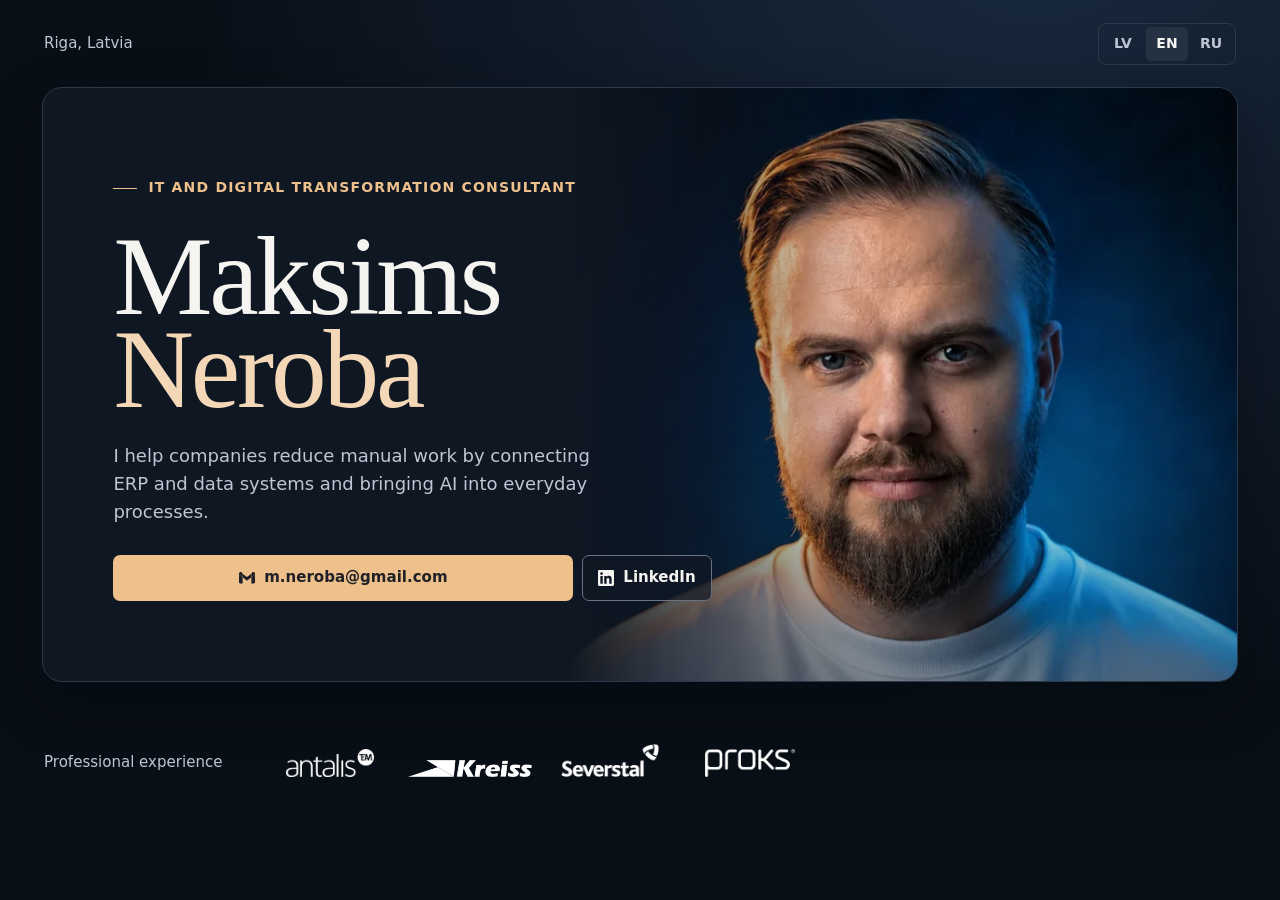
==== commit 5bb52e4c: "Unify typography and reserve space for multilingual text - Use Inter for body copy and Cormorant Gar" ====
--- a/index.html
+++ b/index.html
@@ -14,10 +14,10 @@
 
   <link rel="preconnect" href="https://fonts.googleapis.com">
   <link rel="preconnect" href="https://fonts.gstatic.com" crossorigin>
-  <link rel="stylesheet" href="https://fonts.googleapis.com/css2?family=Cormorant+Garamond:wght@400&amp;family=DM+Sans:wght@400;500;600;700&amp;family=Instrument+Serif&amp;family=Inter:wght@400;500;600;700&amp;display=swap">
-  <link rel="stylesheet" href="./site.css?v=10">
-  <script src="./experience.js?v=10" defer></script>
-  <script src="./i18n.js?v=10" defer></script>
+  <link rel="stylesheet" href="https://fonts.googleapis.com/css2?family=Cormorant+Garamond:wght@400&amp;family=Inter:wght@400;500;600;700&amp;display=swap">
+  <link rel="stylesheet" href="./site.css?v=12">
+  <script src="./experience.js?v=12" defer></script>
+  <script src="./i18n.js?v=12" defer></script>
 
   <link rel="canonical" href="https://mneroba.github.io/Personal-WEB/">
   <link rel="alternate" hreflang="lv" href="https://mneroba.github.io/Personal-WEB/?lang=lv">
--- a/site.css
+++ b/site.css
@@ -15,10 +15,8 @@
   min-height: 100vh;
   background: radial-gradient(ellipse at 81% -15%, #192b40, transparent 58%), var(--night);
   color: var(--ink);
-  font: 1rem/1.55 "DM Sans", system-ui, sans-serif;
-}
-
-body:lang(ru) { font-family: Inter, system-ui, sans-serif; }
+  font: 1rem/1.55 "Inter", system-ui, sans-serif;
+}
 
 a { color: inherit; }
 
@@ -98,6 +96,7 @@
   display: flex;
   align-items: center;
   gap: 11px;
+  min-height: calc(2 * 1.4em);
   margin-bottom: 22px;
   color: var(--warm);
   font-size: .875rem;
@@ -115,20 +114,19 @@
 }
 
 .identity h1 {
-  font-family: "Instrument Serif", Georgia, serif;
+  font-family: "Cormorant Garamond", Georgia, serif;
   font-size: clamp(5rem, 8.7vw, 8.6rem);
   font-weight: 400;
   line-height: .84;
   letter-spacing: -.028em;
 }
 
-.identity h1:lang(ru) { font-family: "Cormorant Garamond", Georgia, serif; }
-
 .identity h1 span { display: block; }
 .identity h1 span:last-child { color: #f3d7b7; }
 
 .description {
   max-width: 42ch;
+  min-height: calc(3 * 1.55em);
   margin-top: 25px;
   color: var(--muted);
   font-size: clamp(1rem, 1.5vw, 1.125rem);
@@ -214,6 +212,7 @@
 }
 
 .experience h2 {
+  flex: 0 0 192px;
   color: var(--muted);
   font-size: .94rem;
   font-weight: 500;
@@ -223,7 +222,7 @@
   display: grid;
   grid-template-columns: repeat(4, minmax(0, 1fr));
   gap: 8px;
-  width: min(100%, 560px);
+  width: min(100%, 552px);
   padding: 0;
   list-style: none;
 }
@@ -345,13 +344,14 @@
   .identity h1 { font-size: clamp(4rem, 11vw, 5.7rem); }
   .role { gap: 8px; margin-bottom: 15px; letter-spacing: .06em; }
   .role::before { flex-basis: 14px; }
-  .description { margin-top: 17px; }
+  .description { min-height: calc(4 * 1.55em); margin-top: 17px; }
   .contacts { margin-top: 21px; }
   .contact-link { gap: 7px; padding-inline: 10px; font-size: .9rem; }
   .portrait { inset: 0 0 auto; width: 100%; height: clamp(293px, 73vw, 438px); }
   .portrait img { object-position: center 9%; }
   .portrait::after { background: linear-gradient(0deg, var(--hero) 0%, #0f1723c9 16%, transparent 55%); }
   .experience { flex-direction: column; align-items: flex-start; gap: 9px; padding-top: 18px; }
+  .experience h2 { flex: 0 0 auto; width: 192px; }
 
   .company:has(.company-trigger[aria-expanded="true"]) { z-index: 40; }
   .company-trigger[aria-expanded="true"] { background: transparent; }
@@ -409,11 +409,19 @@
   .experience ul { grid-template-columns: repeat(2, minmax(0, 1fr)); max-width: 340px; }
   .contacts { flex-direction: column; }
   .contact-link { width: 100%; flex: 0 0 auto; }
+  .description { min-height: calc(4 * 1.55em); }
+  .role { min-height: calc(2 * 1.4em); }
+}
+
+@media (max-width: 360px) {
+  .description { min-height: calc(5 * 1.55em); }
+  .role { min-height: calc(3 * 1.4em); }
 }
 
 @media (min-width: 761px) and (max-width: 860px) {
-  .experience ul { width: min(100%, 480px); }
+  .experience ul { width: min(100%, 448px); }
   .contact-link { gap: 6px; padding-inline: 8px; font-size: .84rem; }
+  .description { min-height: calc(4 * 1.55em); }
 }
 
 @media (forced-colors: active) {
